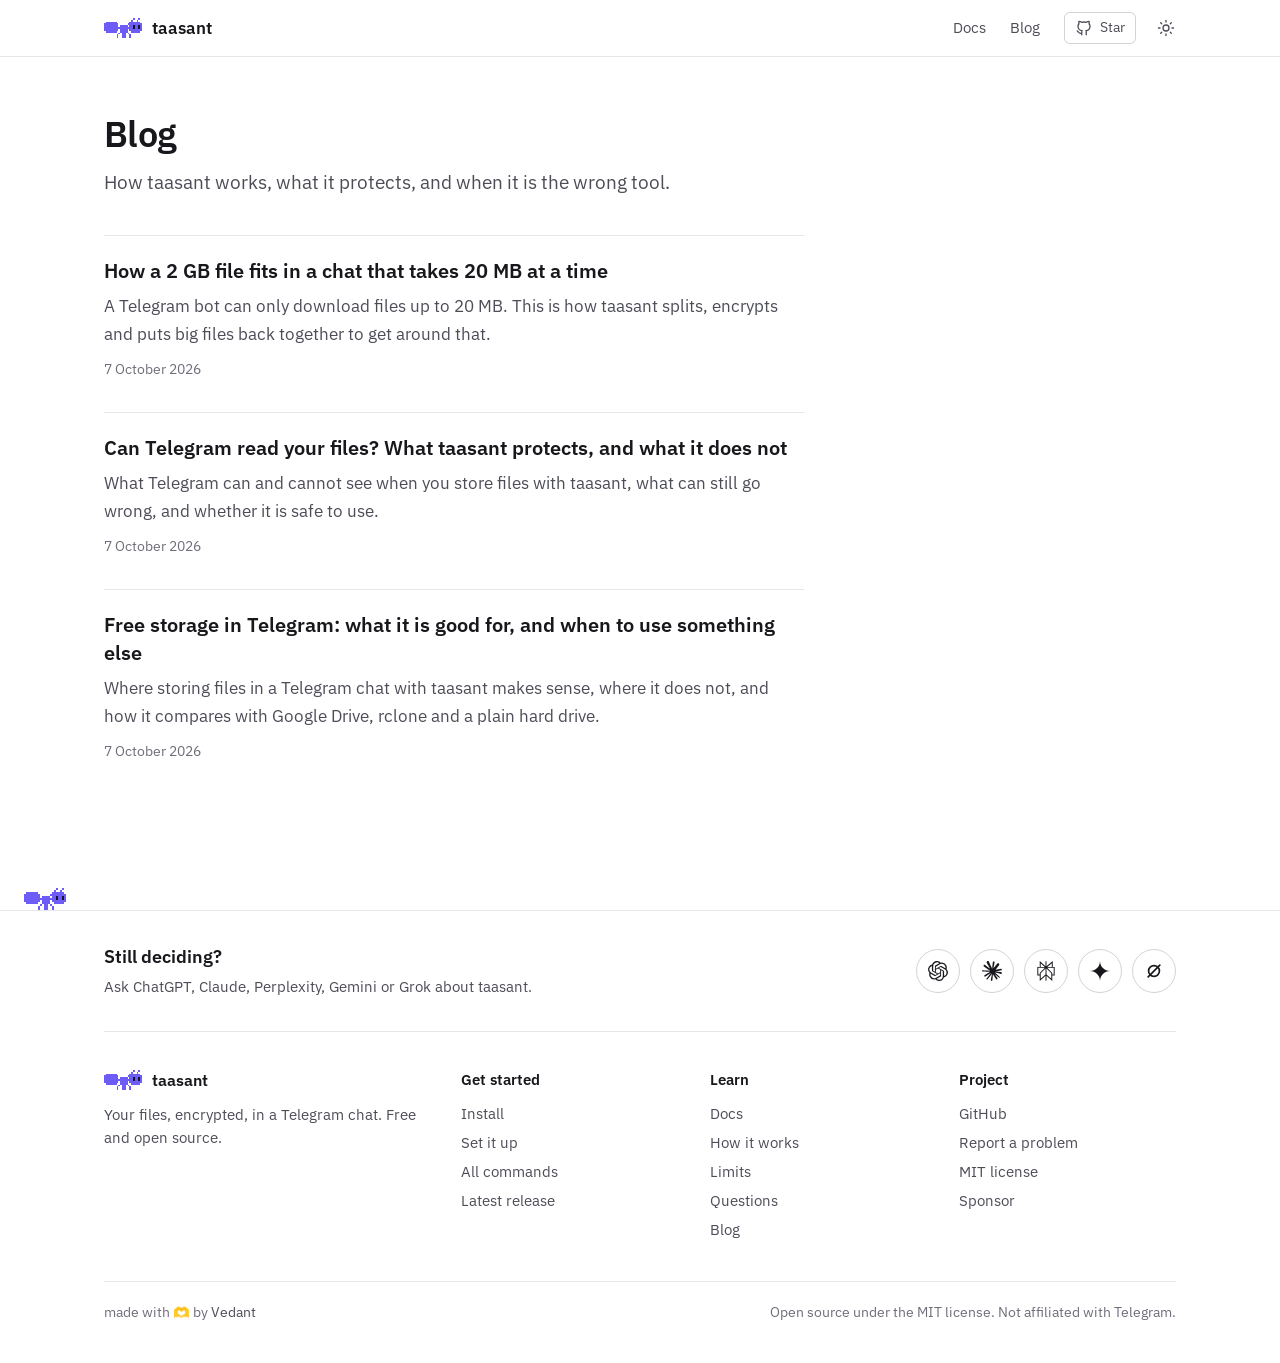
==== site/blog/index.html @ a8ca6fcf "Add a blog, a questions section, a bigger footer and files for search Every page gets a proper title" ====
<!doctype html>
<html lang="en">
<head>
<meta charset="utf-8">
<meta name="viewport" content="width=device-width, initial-scale=1">
<title>taasant blog</title>
<meta name="description" content="Notes on how taasant works, what it protects and when to use it: encrypted file storage in a Telegram chat.">
<link rel="canonical" href="https://taasant.vedantworks.com/blog/">
<meta property="og:type" content="website">
<meta property="og:site_name" content="taasant">
<meta property="og:title" content="taasant blog">
<meta property="og:description" content="Notes on how taasant works, what it protects and when to use it: encrypted file storage in a Telegram chat.">
<meta property="og:url" content="https://taasant.vedantworks.com/blog/">
<meta property="og:image" content="https://taasant.vedantworks.com/og.png">
<meta name="twitter:card" content="summary_large_image">
<meta name="theme-color" content="#ffffff" media="(prefers-color-scheme: light)">
<meta name="theme-color" content="#0f0f13" media="(prefers-color-scheme: dark)">
<link rel="icon" type="image/svg+xml" href="../favicon.svg">
<link rel="preconnect" href="https://fonts.googleapis.com">
<link rel="preconnect" href="https://fonts.gstatic.com" crossorigin>
<link href="https://fonts.googleapis.com/css2?family=IBM+Plex+Mono:wght@400;500&family=IBM+Plex+Sans:wght@400;500;600&display=swap" rel="stylesheet">
<script>
  (function () {
    try {
      var t = localStorage.getItem('taasant-theme');
      if (t === 'light' || t === 'dark') document.documentElement.setAttribute('data-theme', t);
    } catch (e) {}
  })();
</script>
<link rel="stylesheet" href="../theme.css">
<link rel="stylesheet" href="../blog.css">
<script type="application/ld+json">
{
  "@context": "https://schema.org",
  "@type": "Blog",
  "name": "taasant blog",
  "url": "https://taasant.vedantworks.com/blog/",
  "blogPost": [
    {
      "@type": "BlogPosting",
      "headline": "How a 2 GB file fits in a chat that takes 20 MB at a time",
      "url": "https://taasant.vedantworks.com/blog/how-a-big-file-fits-in-a-telegram-chat",
      "datePublished": "2026-10-07"
    },
    {
      "@type": "BlogPosting",
      "headline": "Can Telegram read your files? What taasant protects, and what it does not",
      "url": "https://taasant.vedantworks.com/blog/can-telegram-read-your-files",
      "datePublished": "2026-10-07"
    },
    {
      "@type": "BlogPosting",
      "headline": "Free storage in Telegram: what it is good for, and when to use something else",
      "url": "https://taasant.vedantworks.com/blog/free-storage-in-telegram-when-to-use-it",
      "datePublished": "2026-10-07"
    }
  ]
}
</script>
</head>
<body>

<header class="header">
  <div class="wrap">
    <a class="brand" href="../index.html"><img src="../logo.svg" alt="" width="38" height="20">taasant</a>
    <a class="nav" href="../docs.html">Docs</a>
    <a class="nav" href="index.html">Blog</a>
    <a class="gh" href="https://github.com/vedantlavale/taasant" aria-label="taasant on GitHub"><svg class="i" viewBox="0 0 24 24"><path d="M9 19c-4.3 1.4-4.3-2.5-6-3m12 5v-3.5c0-1 .1-1.4-.5-2 2.8-.3 5.5-1.4 5.5-6a4.6 4.6 0 0 0-1.3-3.2 4.2 4.2 0 0 0-.1-3.2s-1.1-.3-3.5 1.3a12.3 12.3 0 0 0-6.2 0C6.5 2.8 5.4 3.1 5.4 3.1a4.2 4.2 0 0 0-.1 3.2A4.6 4.6 0 0 0 4 9.5c0 4.6 2.7 5.7 5.5 6-.6.6-.6 1.2-.5 2V21"/></svg><span class="stars">Star</span></a>
    <button class="icon-btn" id="theme-btn" aria-label="Toggle theme">
      <svg class="i sun" viewBox="0 0 24 24"><circle cx="12" cy="12" r="4"/><path d="M12 2v2M12 20v2M4.9 4.9l1.4 1.4M17.7 17.7l1.4 1.4M2 12h2M20 12h2M4.9 19.1l1.4-1.4M17.7 6.3l1.4-1.4"/></svg>
      <svg class="i moon" viewBox="0 0 24 24"><path d="M21 13.5A9 9 0 1 1 10.5 3a7 7 0 0 0 10.5 10.5Z"/></svg>
    </button>
  </div>
</header>

<main class="wrap">
  <div class="post">
    <h1>Blog</h1>
    <p class="lede">How taasant works, what it protects, and when it is the wrong tool.</p>
    <ul class="posts">
    <li><a href="how-a-big-file-fits-in-a-telegram-chat.html">How a 2 GB file fits in a chat that takes 20 MB at a time</a><p>A Telegram bot can only download files up to 20 MB. This is how taasant splits, encrypts and puts big files back together to get around that.</p><time datetime="2026-10-07">7 October 2026</time></li>
    <li><a href="can-telegram-read-your-files.html">Can Telegram read your files? What taasant protects, and what it does not</a><p>What Telegram can and cannot see when you store files with taasant, what can still go wrong, and whether it is safe to use.</p><time datetime="2026-10-07">7 October 2026</time></li>
    <li><a href="free-storage-in-telegram-when-to-use-it.html">Free storage in Telegram: what it is good for, and when to use something else</a><p>Where storing files in a Telegram chat with taasant makes sense, where it does not, and how it compares with Google Drive, rclone and a plain hard drive.</p><time datetime="2026-10-07">7 October 2026</time></li>
    </ul>
  </div>
</main>

<div class="ant-track" aria-hidden="true"><img src="../logo.svg" alt=""></div>
<footer class="site-foot">
  <div class="wrap">
    <div class="ask">
      <div>
        <p class="ask-title">Still deciding?</p>
        <p>Ask ChatGPT, Claude, Perplexity, Gemini or Grok about taasant.</p>
      </div>
      <div class="ask-links">
        <a class="ask-btn" href="https://chatgpt.com/?q=What%20is%20taasant%20%28https%3A//taasant.vedantworks.com%2C%20source%20code%20at%20https%3A//github.com/vedantlavale/taasant%29%3F%20How%20does%20it%20encrypt%20files%2C%20and%20is%20it%20safe%20to%20use%3F" target="_blank" rel="noopener" aria-label="Ask ChatGPT about taasant" title="Ask ChatGPT"><svg viewBox="0 0 24 24" aria-hidden="true"><path d="M22.2819 9.8211a5.9847 5.9847 0 0 0-.5157-4.9108 6.0462 6.0462 0 0 0-6.5098-2.9A6.0651 6.0651 0 0 0 4.9807 4.1818a5.9847 5.9847 0 0 0-3.9977 2.9 6.0462 6.0462 0 0 0 .7427 7.0966 5.98 5.98 0 0 0 .511 4.9107 6.051 6.051 0 0 0 6.5146 2.9001A5.9847 5.9847 0 0 0 13.2599 24a6.0557 6.0557 0 0 0 5.7718-4.2058 5.9894 5.9894 0 0 0 3.9977-2.9001 6.0557 6.0557 0 0 0-.7475-7.0729zm-9.022 12.6081a4.4755 4.4755 0 0 1-2.8764-1.0408l.1419-.0804 4.7783-2.7582a.7948.7948 0 0 0 .3927-.6813v-6.7369l2.02 1.1686a.071.071 0 0 1 .038.052v5.5826a4.504 4.504 0 0 1-4.4945 4.4944zm-9.6607-4.1254a4.4708 4.4708 0 0 1-.5346-3.0137l.142.0852 4.783 2.7582a.7712.7712 0 0 0 .7806 0l5.8428-3.3685v2.3324a.0804.0804 0 0 1-.0332.0615L9.74 19.9502a4.4992 4.4992 0 0 1-6.1408-1.6464zM2.3408 7.8956a4.485 4.485 0 0 1 2.3655-1.9728V11.6a.7664.7664 0 0 0 .3879.6765l5.8144 3.3543-2.0201 1.1685a.0757.0757 0 0 1-.071 0l-4.8303-2.7865A4.504 4.504 0 0 1 2.3408 7.872zm16.5963 3.8558L13.1038 8.364 15.1192 7.2a.0757.0757 0 0 1 .071 0l4.8303 2.7913a4.4944 4.4944 0 0 1-.6765 8.1042v-5.6772a.79.79 0 0 0-.407-.667zm2.0107-3.0231l-.142-.0852-4.7735-2.7818a.7759.7759 0 0 0-.7854 0L9.409 9.2297V6.8974a.0662.0662 0 0 1 .0284-.0615l4.8303-2.7866a4.4992 4.4992 0 0 1 6.6802 4.66zM8.3065 12.863l-2.02-1.1638a.0804.0804 0 0 1-.038-.0567V6.0742a4.4992 4.4992 0 0 1 7.3757-3.4537l-.142.0805L8.704 5.459a.7948.7948 0 0 0-.3927.6813zm1.0976-2.3654l2.602-1.4998 2.6069 1.4998v2.9994l-2.5974 1.4997-2.6067-1.4997Z"/></svg></a>
        <a class="ask-btn" href="https://claude.ai/new?q=What%20is%20taasant%20%28https%3A//taasant.vedantworks.com%2C%20source%20code%20at%20https%3A//github.com/vedantlavale/taasant%29%3F%20How%20does%20it%20encrypt%20files%2C%20and%20is%20it%20safe%20to%20use%3F" target="_blank" rel="noopener" aria-label="Ask Claude about taasant" title="Ask Claude"><svg viewBox="0 0 24 24" aria-hidden="true"><path d="m4.7144 15.9555 4.7174-2.6471.079-.2307-.079-.1275h-.2307l-.7893-.0486-2.6956-.0729-2.3375-.0971-2.2646-.1214-.5707-.1215-.5343-.7042.0546-.3522.4797-.3218.686.0608 1.5179.1032 2.2767.1578 1.6514.0972 2.4468.255h.3886l.0546-.1579-.1336-.0971-.1032-.0972L6.973 9.8356l-2.55-1.6879-1.3356-.9714-.7225-.4918-.3643-.4614-.1578-1.0078.6557-.7225.8803.0607.2246.0607.8925.686 1.9064 1.4754 2.4893 1.8336.3643.3035.1457-.1032.0182-.0728-.164-.2733-1.3539-2.4467-1.445-2.4893-.6435-1.032-.17-.6194c-.0607-.255-.1032-.4674-.1032-.7285L6.287.1335 6.6997 0l.9957.1336.419.3642.6192 1.4147 1.0018 2.2282 1.5543 3.0296.4553.8985.2429.8318.091.255h.1579v-.1457l.1275-1.706.2368-2.0947.2307-2.6957.0789-.7589.3764-.9107.7468-.4918.5828.2793.4797.686-.0668.4433-.2853 1.8517-.5586 2.9021-.3643 1.9429h.2125l.2429-.2429.9835-1.3053 1.6514-2.0643.7286-.8196.85-.9046.5464-.4311h1.0321l.759 1.1293-.34 1.1657-1.0625 1.3478-.8804 1.1414-1.2628 1.7-.7893 1.36.0729.1093.1882-.0183 2.8535-.607 1.5421-.2794 1.8396-.3157.8318.3886.091.3946-.3278.8075-1.967.4857-2.3072.4614-3.4364.8136-.0425.0304.0486.0607 1.5482.1457.6618.0364h1.621l3.0175.2247.7892.522.4736.6376-.079.4857-1.2142.6193-1.6393-.3886-3.825-.9107-1.3113-.3279h-.1822v.1093l1.0929 1.0686 2.0035 1.8092 2.5075 2.3314.1275.5768-.3218.4554-.34-.0486-2.2039-1.6575-.85-.7468-1.9246-1.621h-.1275v.17l.4432.6496 2.3436 3.5214.1214 1.0807-.17.3521-.6071.2125-.6679-.1214-1.3721-1.9246L14.38 17.959l-1.1414-1.9428-.1397.079-.674 7.2552-.3156.3703-.7286.2793-.6071-.4614-.3218-.7468.3218-1.4753.3886-1.9246.3157-1.53.2853-1.9004.17-.6314-.0121-.0425-.1397.0182-1.4328 1.9672-2.1796 2.9446-1.7243 1.8456-.4128.164-.7164-.3704.0667-.6618.4008-.5889 2.386-3.0357 1.4389-1.882.929-1.0868-.0062-.1579h-.0546l-6.3385 4.1164-1.1293.1457-.4857-.4554.0608-.7467.2307-.2429 1.9064-1.3114Z"/></svg></a>
        <a class="ask-btn" href="https://www.perplexity.ai/search?q=What%20is%20taasant%20%28https%3A//taasant.vedantworks.com%2C%20source%20code%20at%20https%3A//github.com/vedantlavale/taasant%29%3F%20How%20does%20it%20encrypt%20files%2C%20and%20is%20it%20safe%20to%20use%3F" target="_blank" rel="noopener" aria-label="Ask Perplexity about taasant" title="Ask Perplexity"><svg viewBox="0 0 24 24" aria-hidden="true"><path d="M22.3977 7.0896h-2.3106V.0676l-7.5094 6.3542V.1577h-1.1554v6.1966L4.4904 0v7.0896H1.6023v10.3976h2.8882V24l6.932-6.3591v6.2005h1.1554v-6.0469l6.9318 6.1807v-6.4879h2.8882V7.0896zm-3.4657-4.531v4.531h-5.355l5.355-4.531zm-13.2862.0676 4.8691 4.4634H5.6458V2.6262zM2.7576 16.332V8.245h7.8476l-6.1149 6.1147v1.9723H2.7576zm2.8882 5.0404v-3.8852h.0001v-2.6488l5.7763-5.7764v7.0111l-5.7764 5.2993zm12.7086.0248-5.7766-5.1509V9.0618l5.7766 5.7766v6.5588zm2.8882-5.0652h-1.733v-1.9723L13.3948 8.245h7.8478v8.087z"/></svg></a>
        <a class="ask-btn" href="https://www.google.com/search?udm=50&amp;q=What%20is%20taasant%20%28https%3A//taasant.vedantworks.com%2C%20source%20code%20at%20https%3A//github.com/vedantlavale/taasant%29%3F%20How%20does%20it%20encrypt%20files%2C%20and%20is%20it%20safe%20to%20use%3F" target="_blank" rel="noopener" aria-label="Ask Google AI Mode, which runs on Gemini, about taasant" title="Ask Gemini (Google AI Mode)"><svg viewBox="0 0 24 24" aria-hidden="true"><path d="M11.04 19.32Q12 21.51 12 24q0-2.49.93-4.68.96-2.19 2.58-3.81t3.81-2.55Q21.51 12 24 12q-2.49 0-4.68-.93a12.3 12.3 0 0 1-3.81-2.58 12.3 12.3 0 0 1-2.58-3.81Q12 2.49 12 0q0 2.49-.96 4.68-.93 2.19-2.55 3.81a12.3 12.3 0 0 1-3.81 2.58Q2.49 12 0 12q2.49 0 4.68.96 2.19.93 3.81 2.55t2.55 3.81"/></svg></a>
        <a class="ask-btn" href="https://grok.com/?q=What%20is%20taasant%20%28https%3A//taasant.vedantworks.com%2C%20source%20code%20at%20https%3A//github.com/vedantlavale/taasant%29%3F%20How%20does%20it%20encrypt%20files%2C%20and%20is%20it%20safe%20to%20use%3F" target="_blank" rel="noopener" aria-label="Ask Grok about taasant" title="Ask Grok"><svg viewBox="0 0 24 24" aria-hidden="true" style="fill:none;stroke:currentColor;stroke-width:2;stroke-linecap:round"><circle cx="12" cy="12" r="6.5"/><path d="M5 19 19 5"/></svg></a>
      </div>
    </div>

    <div class="foot-cols">
      <div class="foot-about">
        <a class="foot-brand" href="../index.html"><img src="../logo.svg" alt="" width="38" height="20">taasant</a>
        <p>Your files, encrypted, in a Telegram chat. Free and open source.</p>
      </div>
      <nav aria-label="Get started">
        <p class="foot-h">Get started</p>
        <a href="../docs.html#install">Install</a>
        <a href="../docs.html#setup">Set it up</a>
        <a href="../docs.html#usage">All commands</a>
        <a href="https://github.com/vedantlavale/taasant/releases/latest">Latest release</a>
      </nav>
      <nav aria-label="Learn">
        <p class="foot-h">Learn</p>
        <a href="../docs.html">Docs</a>
        <a href="../docs.html#how-it-works">How it works</a>
        <a href="../docs.html#limits">Limits</a>
        <a href="../index.html#faq">Questions</a>
        <a href="../blog/index.html">Blog</a>
      </nav>
      <nav aria-label="Project">
        <p class="foot-h">Project</p>
        <a href="https://github.com/vedantlavale/taasant">GitHub</a>
        <a href="https://github.com/vedantlavale/taasant/issues">Report a problem</a>
        <a href="https://github.com/vedantlavale/taasant/blob/master/LICENSE">MIT license</a>
        <a href="../docs.html#support">Sponsor</a>
      </nav>
    </div>

    <div class="foot-end">
      <span>made with 🫶 by <a href="https://vedantworks.com">Vedant</a></span>
      <span>Open source under the MIT license. Not affiliated with Telegram.</span>
    </div>
  </div>
</footer>

<script src="../stars.js"></script>
<script src="../ant.js"></script>
<script>
  document.getElementById('theme-btn').addEventListener('click', function () {
    var root = document.documentElement;
    var dark = root.getAttribute('data-theme') === 'dark' ||
      (!root.getAttribute('data-theme') && matchMedia('(prefers-color-scheme: dark)').matches);
    var next = dark ? 'light' : 'dark';
    root.setAttribute('data-theme', next);
    try { localStorage.setItem('taasant-theme', next); } catch (e) {}
  });
</script>
</body>
</html>
---- site/theme.css ----
/* Colours and fonts, shared by the landing page and the docs. */
:root {
  --bg: #ffffff;
  --bg-soft: #f6f6f8;
  --fg: #17171c;
  --fg-muted: #4d4d58;
  --fg-faint: #6e6e7a;
  --line: #e6e6ea;
  --line-strong: #d3d3da;
  --accent: #4a45d6;
  --accent-fg: #ffffff;
  --accent-soft: #eeeefc;
  --warn: #8f4e06;
  --warn-soft: #fbf3e4;
  --danger: #ad2218;
  --danger-soft: #fceeec;
  --code-bg: #f6f6f8;
  --code-fg: #22222a;
  --code-dim: #6e6e7a;
  --code-accent: #4a45d6;
  --code-str: #8f4e06;
  --sans: "IBM Plex Sans", ui-sans-serif, system-ui, -apple-system, "Segoe UI", sans-serif;
  --mono: "IBM Plex Mono", ui-monospace, "SF Mono", Menlo, Consolas, monospace;
  --radius: 6px;
  --header-h: 56px;
  --sidebar-w: 256px;
  --toc-w: 212px;
}
@media (prefers-color-scheme: dark) {
  :root:not([data-theme="light"]) {
    --bg: #0f0f13;
    --bg-soft: #17171d;
    --fg: #ececf1;
    --fg-muted: #a9a9b6;
    --fg-faint: #858593;
    --line: #25252d;
    --line-strong: #34343f;
    --accent: #a3a8fb;
    --accent-fg: #0f0f13;
    --accent-soft: #1d1d38;
    --warn: #e9b05c;
    --warn-soft: #231a0b;
    --danger: #f98c80;
    --danger-soft: #271412;
    --code-bg: #17171d;
    --code-fg: #dcdce4;
    --code-dim: #858593;
    --code-accent: #a3a8fb;
    --code-str: #e9b05c;
  }
}
:root[data-theme="dark"] {
  --bg: #0f0f13;
  --bg-soft: #17171d;
  --fg: #ececf1;
  --fg-muted: #a9a9b6;
  --fg-faint: #858593;
  --line: #25252d;
  --line-strong: #34343f;
  --accent: #a3a8fb;
  --accent-fg: #0f0f13;
  --accent-soft: #1d1d38;
  --warn: #e9b05c;
  --warn-soft: #231a0b;
  --danger: #f98c80;
  --danger-soft: #271412;
  --code-bg: #17171d;
  --code-fg: #dcdce4;
  --code-dim: #858593;
  --code-accent: #a3a8fb;
  --code-str: #e9b05c;
}

/* A screen of the menu, as it looks in a terminal. Dark in both themes, like
   most terminals. The text inside is what taasant really prints. */
.term { margin: 0 0 8px; background: #121217; border: 1px solid #2a2a33; border-radius: 8px; overflow-x: auto; }
.term pre { margin: 0; padding: 18px 20px; font-family: Menlo, "DejaVu Sans Mono", Consolas, "Liberation Mono", monospace; font-size: clamp(8px, 2.2vw, 13px); line-height: 1.5; color: #d9d9e3; }
.term .logo { display: block; line-height: 1; margin-bottom: .5em; }
.term .r { color: #f07178; }
.term .g { color: #6fcf97; }
.term .y { color: #e5c07b; }
.term .b { color: #7aa7f7; }
.term .m { color: #c792ea; }
.term .d { color: #7d7d8c; }
.term .bd { font-weight: 700; }
.term .e { display: inline-block; width: 2ch; }

/* The link to GitHub in the header, with the number of stars beside the logo. */
.gh { display: inline-flex; align-items: center; gap: 7px; height: 32px; padding: 0 10px; border: 1px solid var(--line-strong); border-radius: var(--radius); color: var(--fg-muted); font-size: 14px; font-variant-numeric: tabular-nums; white-space: nowrap; }
.gh:hover { border-color: var(--fg-faint); color: var(--fg); text-decoration: none; }
.header-actions .gh { margin-right: 6px; }
.star { color: #e3a008; }
.btn.primary .star { color: #ffd54a; }

/* The ant on the line above the footer. ant.js puts it there and decides
   what it does. Without that script the logo just stands on the line. */
.ant-track { height: 34px; overflow: hidden; position: relative; border-bottom: 1px solid var(--line); }
.ant-track img, .ant-track svg { position: absolute; left: 0; bottom: 0; width: 42px; height: 22px; }
.ant-track img { left: 24px; }
.ant-track .b, .ant-track .alt .a { visibility: hidden; }
.ant-track .alt .b { visibility: visible; }
.ant-track .twitch .antenna { transform: translate(-1px, 1px); }

/* The logo in the header says hi when the pointer is on it: it turns to
   face you and waves. The turn is the drawing getting wider in three jumps. */
.brand:hover img { content: url(logo-front.svg); }
@media (prefers-reduced-motion: no-preference) {
  .brand:hover img { animation: turn .25s steps(3); }
}
@keyframes turn { from { transform: scaleX(.1); } to { transform: none; } }

/* The footer, the same on every page: the question for the AI assistants,
   the links, and the last line. */
.site-foot { font-size: 14.5px; line-height: 1.6; color: var(--fg-muted); }
.site-foot a { color: var(--fg-muted); }
.site-foot a:hover { color: var(--fg); }
.site-foot p { margin: 0; }
.ask { display: flex; flex-wrap: wrap; align-items: center; justify-content: space-between; gap: 20px; padding: 32px 0; border-bottom: 1px solid var(--line); }
.ask-title { font-size: 18px; font-weight: 600; color: var(--fg); margin-bottom: 4px !important; }
.ask-links { display: flex; gap: 10px; }
.ask-btn { width: 44px; height: 44px; display: grid; place-items: center; border: 1px solid var(--line-strong); border-radius: 50%; color: var(--fg) !important; }
.ask-btn:hover { border-color: var(--accent); }
.ask-btn svg { width: 20px; height: 20px; fill: currentColor; }
.foot-cols { display: grid; grid-template-columns: 1.5fr repeat(3, 1fr); gap: 32px; padding: 36px 0; }
.foot-cols nav a { display: block; padding: 3px 0; }
.foot-h { font-weight: 600; color: var(--fg); margin-bottom: 8px !important; }
.foot-brand { display: inline-flex; align-items: center; gap: 10px; margin-bottom: 10px; font-size: 16px; font-weight: 600; color: var(--fg) !important; }
.foot-brand img { width: auto; height: 20px; }
.foot-end { display: flex; flex-wrap: wrap; justify-content: space-between; gap: 8px 24px; padding: 20px 0 40px; border-top: 1px solid var(--line); font-size: 13.5px; color: var(--fg-faint); }
@media (max-width: 700px) {
  .foot-cols { grid-template-columns: 1fr 1fr; }
  .foot-about { grid-column: 1 / -1; }
}
---- site/blog.css ----
/* The blog: the same header as the landing page, and one column of text. */
* { box-sizing: border-box; }
html { -webkit-text-size-adjust: 100%; }
body { margin: 0; background: var(--bg); color: var(--fg); font-family: var(--sans); font-size: 16.5px; line-height: 1.7; -webkit-font-smoothing: antialiased; }
a { color: var(--accent); text-decoration: none; }
a:hover { text-decoration: underline; text-underline-offset: 3px; }
button { font: inherit; color: inherit; }
:focus-visible { outline: 2px solid var(--accent); outline-offset: 2px; border-radius: 3px; }
svg.i { width: 18px; height: 18px; stroke: currentColor; fill: none; stroke-width: 1.75; stroke-linecap: round; stroke-linejoin: round; flex: none; }
.wrap { max-width: 1120px; margin: 0 auto; padding: 0 24px; }

.header { border-bottom: 1px solid var(--line); }
.header .wrap { height: var(--header-h); display: flex; align-items: center; gap: 24px; }
.brand { display: flex; align-items: center; gap: 10px; margin-right: auto; color: var(--fg); font-weight: 600; }
.brand:hover { text-decoration: none; }
.brand img { width: auto; height: 20px; display: block; }
.nav { color: var(--fg-muted); font-size: 15px; }
.nav:hover { color: var(--fg); text-decoration: none; }
.icon-btn { width: 36px; height: 36px; margin: 0 -8px 0 -12px; display: grid; place-items: center; background: none; border: 0; border-radius: var(--radius); color: var(--fg-muted); cursor: pointer; }
.icon-btn:hover { background: var(--bg-soft); color: var(--fg); }
.moon { display: none; }
:root[data-theme="dark"] .sun { display: none; }
:root[data-theme="dark"] .moon { display: block; }
@media (prefers-color-scheme: dark) {
  :root:not([data-theme="light"]) .sun { display: none; }
  :root:not([data-theme="light"]) .moon { display: block; }
}

.post { max-width: 700px; padding: 56px 0 72px; }
.post h1 { font-size: 36px; line-height: 1.18; letter-spacing: -.02em; font-weight: 600; margin: 0 0 12px; text-wrap: balance; }
.post h2 { font-size: 22px; line-height: 1.3; font-weight: 600; margin: 40px 0 10px; }
.post p, .post ul { margin: 0 0 18px; }
.post li { margin-bottom: 8px; }
.post b { font-weight: 600; }
.post code { font-family: var(--mono); font-size: .875em; background: var(--bg-soft); padding: 2px 5px; border-radius: 4px; }
.crumb { font-size: 14px; margin-bottom: 14px !important; }
.meta { color: var(--fg-faint); font-size: 14.5px; margin-bottom: 36px !important; }
.meta a { color: var(--fg-muted); }
.lede { font-size: 18.5px; color: var(--fg-muted); margin-bottom: 36px !important; }

.posts { list-style: none; padding: 0; }
.posts li { padding: 22px 0; border-top: 1px solid var(--line); }
.posts a { font-size: 20px; font-weight: 600; line-height: 1.3; color: var(--fg); }
.posts a:hover { color: var(--accent); text-decoration: none; }
.posts p { margin: 6px 0; color: var(--fg-muted); }
.posts time { font-size: 14px; color: var(--fg-faint); }

@media (max-width: 700px) {
  .wrap { padding: 0 16px; }
  .header .wrap { gap: 14px; }
  .post { padding: 36px 0 48px; }
  .post h1 { font-size: 28px; }
}
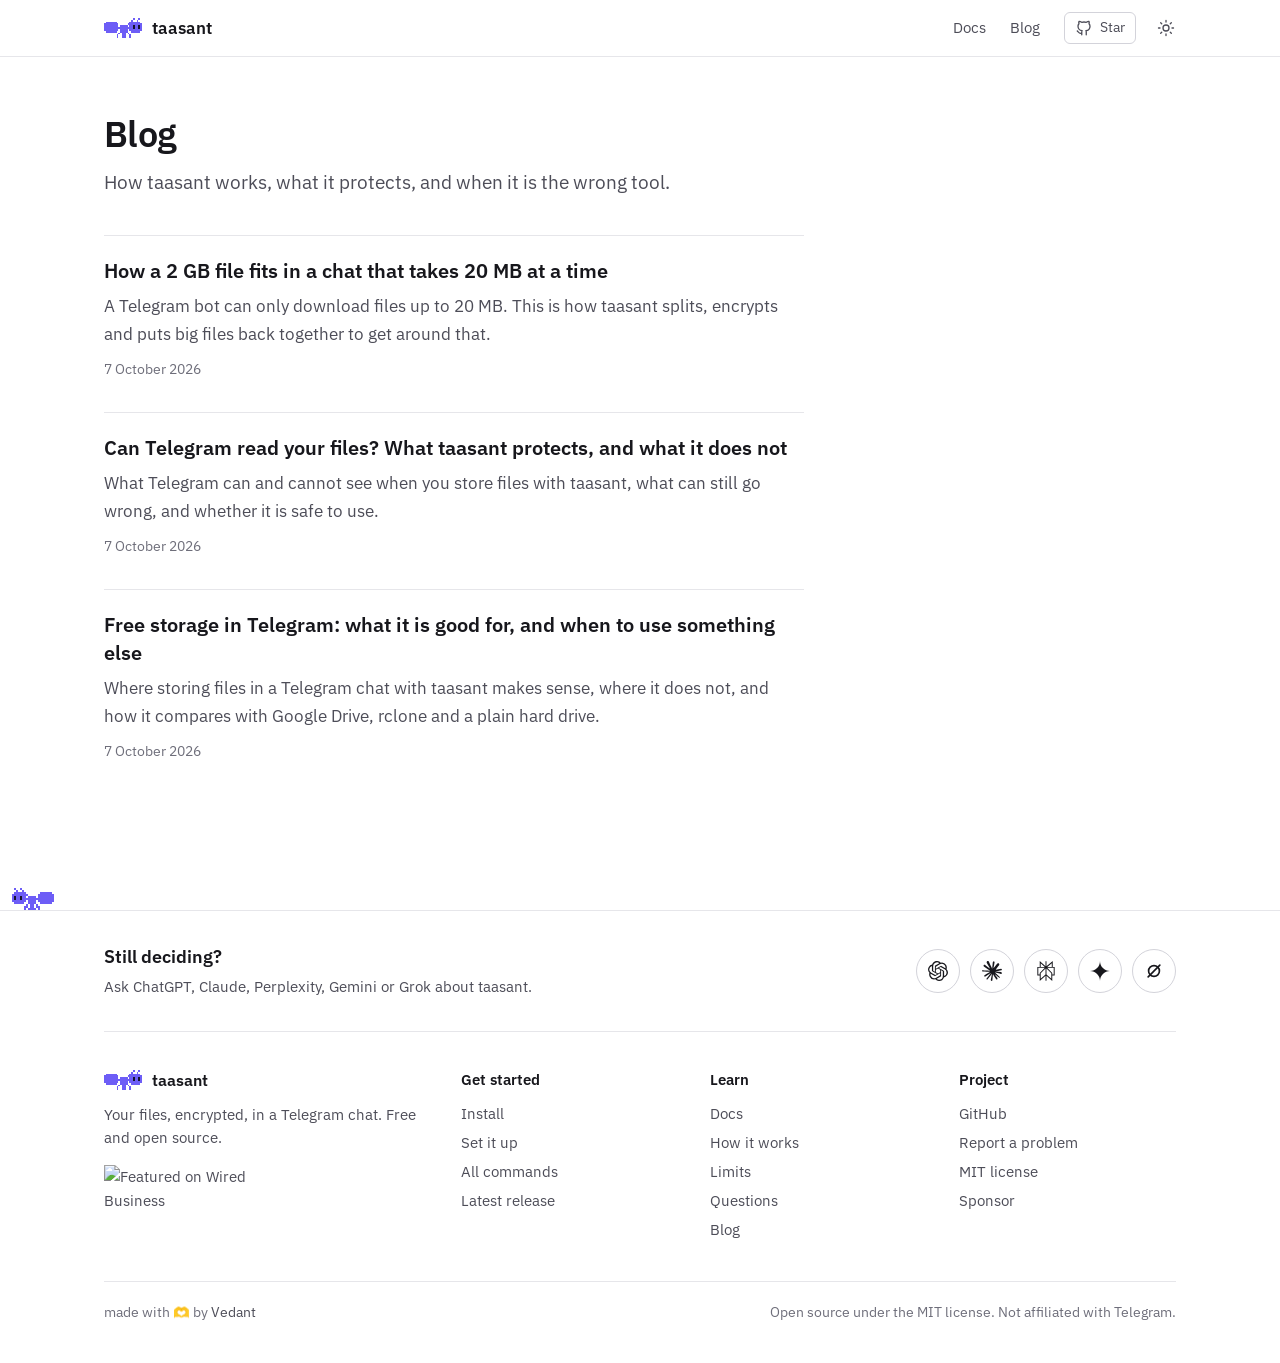
==== commit 1846d364: "Show the Featured on Wired Business badge in the footer" ====
--- a/site/blog/index.html
+++ b/site/blog/index.html
@@ -106,6 +106,10 @@
       <div class="foot-about">
         <a class="foot-brand" href="../index.html"><img src="../logo.svg" alt="" width="38" height="20">taasant</a>
         <p>Your files, encrypted, in a Telegram chat. Free and open source.</p>
+        <a class="featured" href="https://wired.business" target="_blank" rel="noopener">
+          <img class="on-light" src="https://wired.business/badge0-light.svg" alt="Featured on Wired Business" width="200" height="54" loading="lazy">
+          <img class="on-dark" src="https://wired.business/badge0-dark.svg" alt="Featured on Wired Business" width="200" height="54" loading="lazy">
+        </a>
       </div>
       <nav aria-label="Get started">
         <p class="foot-h">Get started</p>
--- a/site/theme.css
+++ b/site/theme.css
@@ -131,3 +131,15 @@
   .foot-cols { grid-template-columns: 1fr 1fr; }
   .foot-about { grid-column: 1 / -1; }
 }
+
+/* The "featured on" badge in the footer. It comes in two colours, and the
+   one that fits the theme is shown. */
+.featured { display: inline-block; margin-top: 16px; }
+.featured img { display: block; width: 160px; height: auto; }
+.on-dark { display: none !important; }
+:root[data-theme="dark"] .on-light { display: none !important; }
+:root[data-theme="dark"] .on-dark { display: block !important; }
+@media (prefers-color-scheme: dark) {
+  :root:not([data-theme="light"]) .on-light { display: none !important; }
+  :root:not([data-theme="light"]) .on-dark { display: block !important; }
+}
